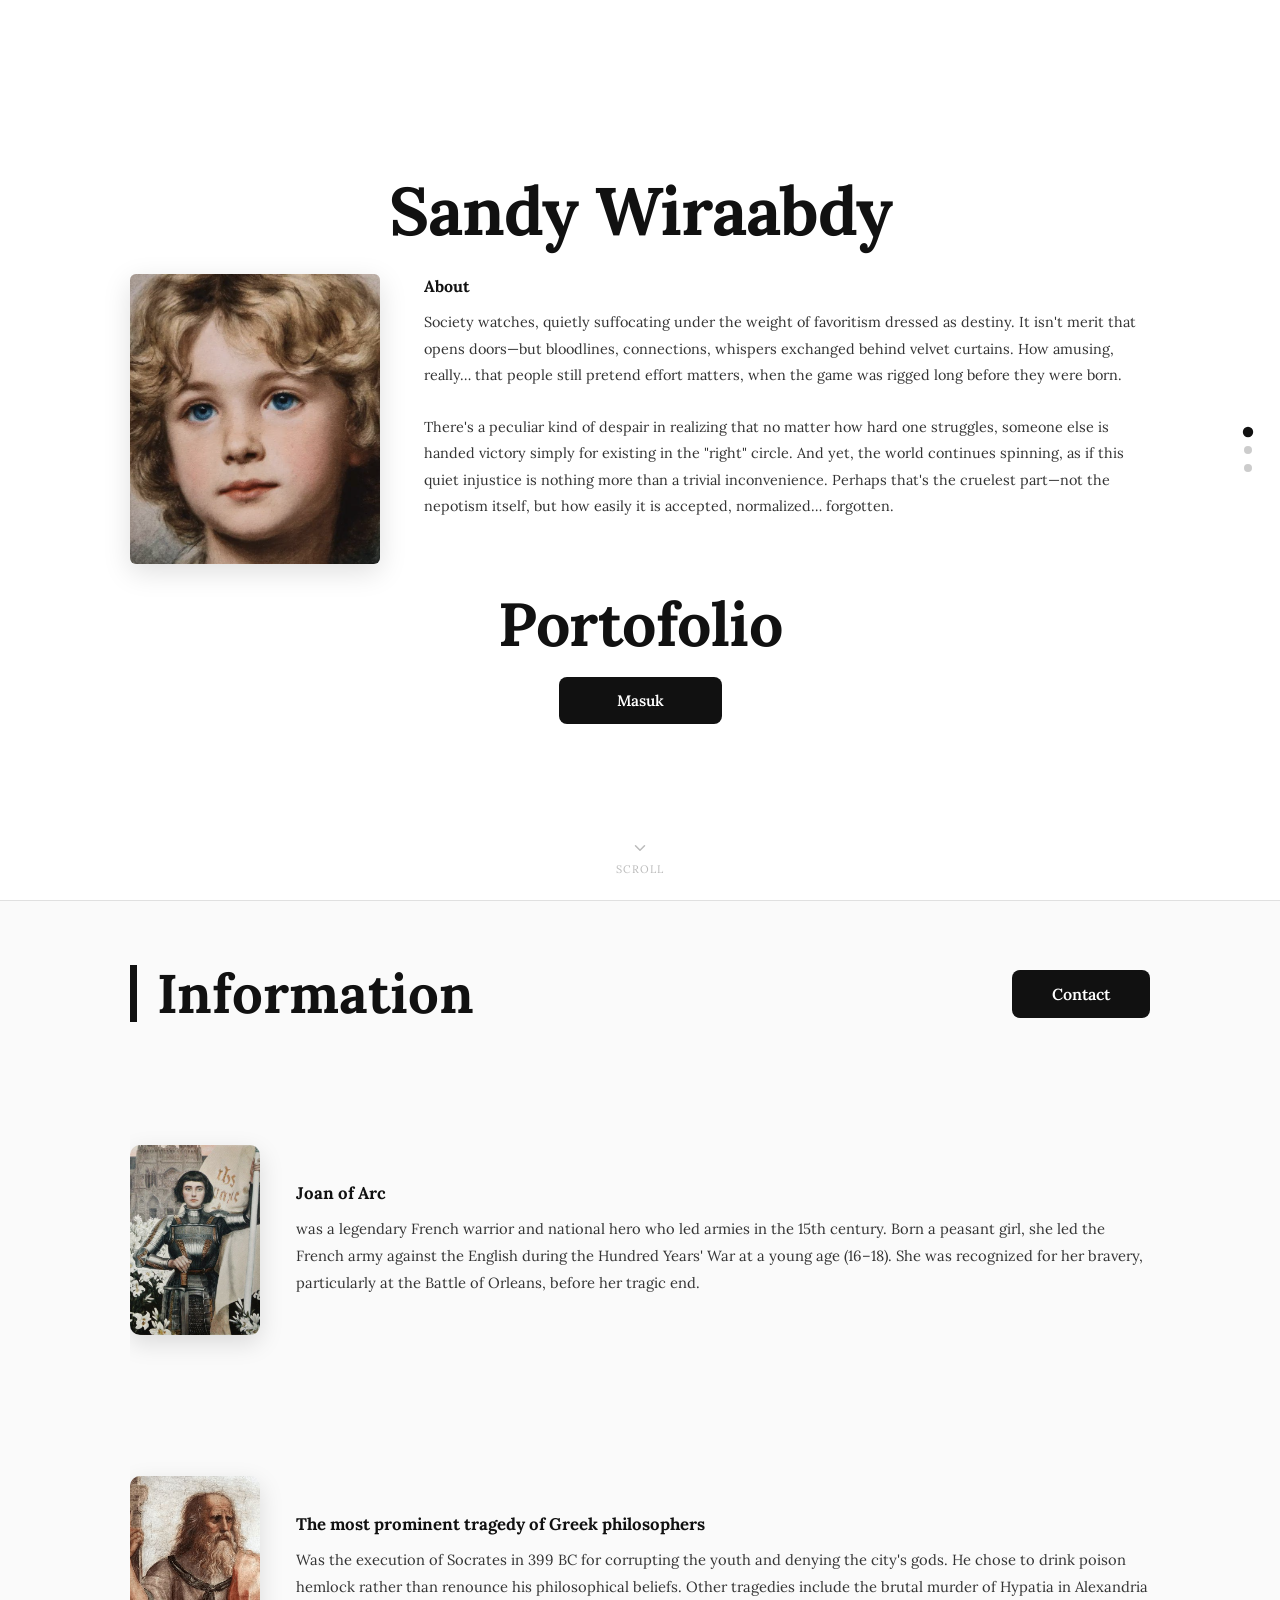
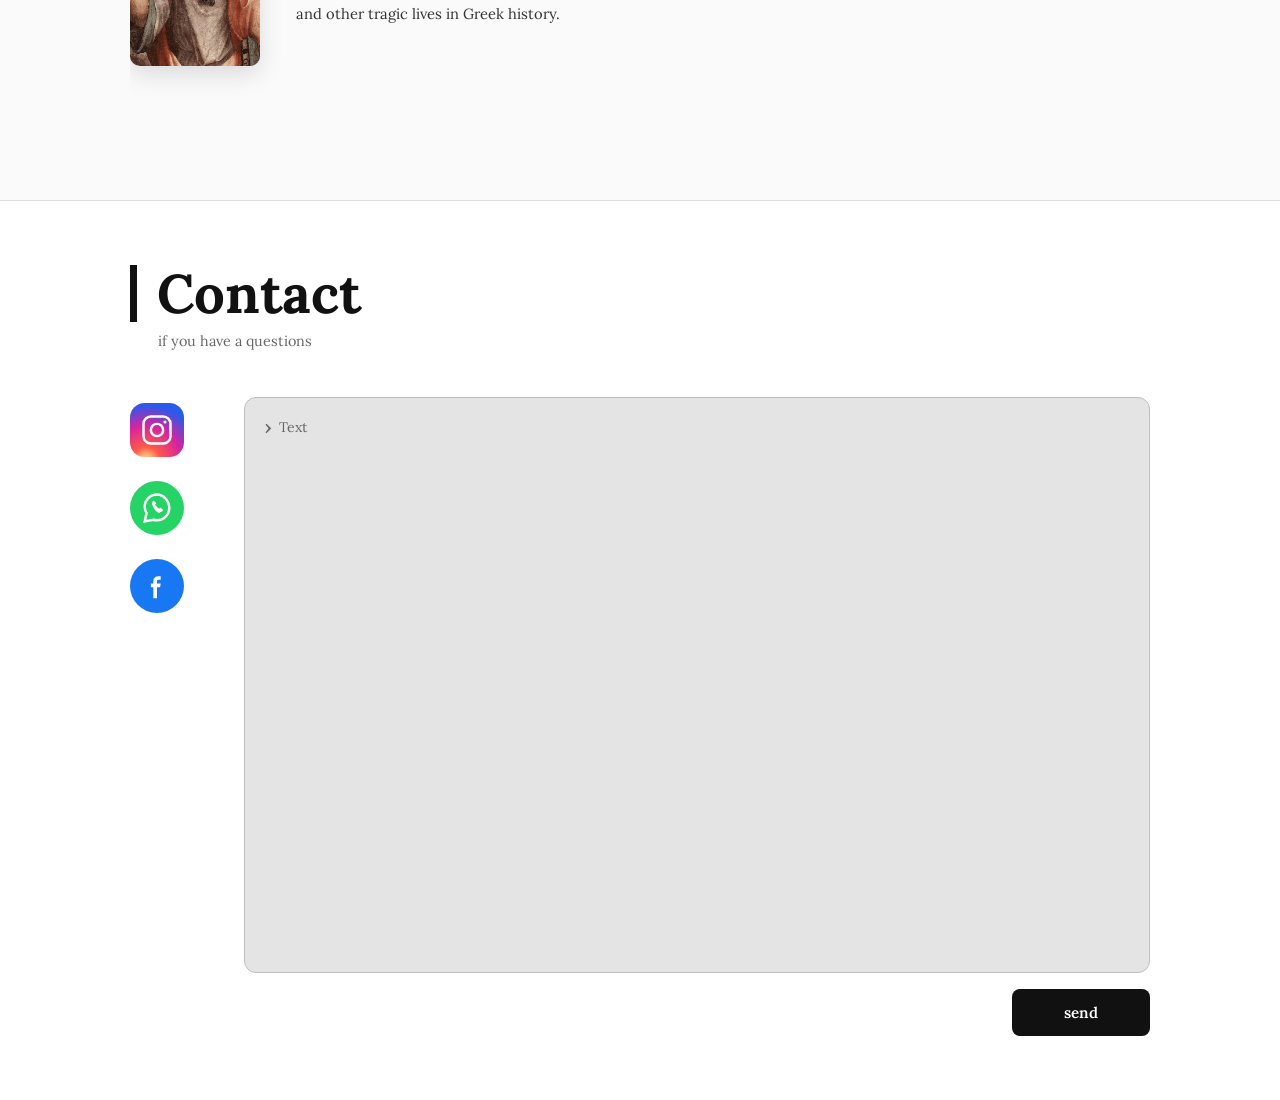
==== index.html @ 0dde4195 "sandy" ====
<!DOCTYPE html>
<html lang="id">
<head>
  <meta charset="UTF-8" />
  <meta name="viewport" content="width=device-width, initial-scale=1.0"/>
  <title>Sandy Wiraabdy – Portfolio</title>
  <link href="https://fonts.googleapis.com/css2?family=Lora:ital,wght@0,400;0,600;0,700;1,400&display=swap" rel="stylesheet"/>
  <link rel="stylesheet" href="css/style.css" />
</head>
<body>

  <!-- SCROLL HINT -->
  <div class="scroll-hint" id="scrollHint">
    <svg viewBox="0 0 24 24" fill="none" stroke-width="2" stroke-linecap="round" stroke-linejoin="round">
      <polyline points="6 9 12 15 18 9"/>
    </svg>
    scroll
  </div>

  <!-- ═══ HALAMAN 1 – HERO + PORTOFOLIO ═══ -->
  <section class="hero" id="sec-hero">
    <div class="container">

      <h1>Sandy Wiraabdy</h1>

      <!-- About row -->
      <div class="hero-body">
        <img class="hero-photo"
          src="img/Screenshot from 2026-04-28 04-32-44.png"
          alt="Sandy Wiraabdy" />
        <div class="hero-about">
          <strong>About</strong>
          <p>
            Society watches, quietly suffocating under the weight of favoritism dressed as destiny.
            It isn't merit that opens doors—but bloodlines, connections, whispers exchanged behind velvet curtains.
            How amusing, really… that people still pretend effort matters, when the game was rigged long before they were born.
            <br><br>
            There's a peculiar kind of despair in realizing that no matter how hard one struggles,
            someone else is handed victory simply for existing in the "right" circle.
            And yet, the world continues spinning, as if this quiet injustice is nothing more than a trivial inconvenience.
            Perhaps that's the cruelest part—not the nepotism itself, but how easily it is accepted, normalized… forgotten.
          </p>
        </div>
      </div>

      <!-- Portofolio + Masuk (masih di halaman 1) -->
      <div class="portfolio-block">
        <h2>Portofolio</h2>
        <button class="btn-dark" id="btnMasuk">Masuk</button>
      </div>

    </div>
  </section>

  <!-- ═══ HALAMAN 2 – INFORMATION ═══ -->
  <section class="info-section" id="sec-info">
    <div class="container">
      <div class="info-header">
        <h2>Information</h2>
        <button class="btn-contact" id="btnContact">Contact</button>
      </div>
      <div class="cards-wrapper">

        <div class="article-card">
          <img src="img/_.jpeg" alt="Joan of Arc" />
          <div class="article-text">
            <h3>Joan of Arc</h3>
            <p>was a legendary French warrior and national hero who led armies in the 15th century.
            Born a peasant girl, she led the French army against the English during the Hundred Years' War
            at a young age (16–18). She was recognized for her bravery, particularly at the Battle of Orleans,
            before her tragic end.</p>
          </div>
        </div>

        <div class="article-card">
          <img src="img/Know Yourself (Socrates).jpeg" alt="Greek philosophers" />
          <div class="article-text">
            <h3>The most prominent tragedy of Greek philosophers</h3>
            <p>Was the execution of Socrates in 399 BC for corrupting the youth and denying the city's gods.
            He chose to drink poison hemlock rather than renounce his philosophical beliefs.
            Other tragedies include the brutal murder of Hypatia in Alexandria and other tragic lives in Greek history.</p>
          </div>
        </div>

      </div>
    </div>
  </section>

  <!-- ═══ HALAMAN 3 – CONTACT ═══ -->
  <section class="contact-section" id="contactSection">
    <div class="container">
      <div class="contact-heading">
        <h2>Contact</h2>
        <p class="contact-sub">if you have a questions</p>
      </div>

      <div class="contact-inner">
        <div class="social-icons">
          <!-- Instagram -->
          <svg class="social-icon-wrap" viewBox="0 0 44 44" fill="none" xmlns="http://www.w3.org/2000/svg">
            <rect width="44" height="44" rx="12" fill="url(#ig)"/>
            <defs>
              <radialGradient id="ig" cx="30%" cy="107%" r="130%">
                <stop offset="0%" stop-color="#fdf497"/>
                <stop offset="20%" stop-color="#fd5949"/>
                <stop offset="50%" stop-color="#d6249f"/>
                <stop offset="80%" stop-color="#285AEB"/>
              </radialGradient>
            </defs>
            <rect x="11" y="11" width="22" height="22" rx="6" stroke="white" stroke-width="2" fill="none"/>
            <circle cx="22" cy="22" r="5" stroke="white" stroke-width="2" fill="none"/>
            <circle cx="28.5" cy="15.5" r="1.3" fill="white"/>
          </svg>
          <!-- WhatsApp -->
          <svg class="social-icon-wrap" viewBox="0 0 44 44" fill="none" xmlns="http://www.w3.org/2000/svg">
            <circle cx="22" cy="22" r="22" fill="#25D366"/>
            <path d="M22 11C16.477 11 12 15.477 12 21c0 1.9.538 3.67 1.469 5.172L12 33l7.02-1.438A10 10 0 0022 32c5.523 0 10-4.477 10-10S27.523 11 22 11z" stroke="white" stroke-width="2" fill="none"/>
            <path d="M18 19s-.5-1 .5-2.5c.3-.4.8-.5 1.1-.3l1.5 1.5c.2.2.2.6 0 .8l-.7.7s1 2 3.4 3.4l.7-.7c.2-.2.6-.2.8 0l1.5 1.5c.2.3.1.8-.3 1.1C24.5 26 23.5 26 23.5 26S20 25 18 19z" fill="white"/>
          </svg>
          <!-- Facebook -->
          <svg class="social-icon-wrap" viewBox="0 0 44 44" fill="none" xmlns="http://www.w3.org/2000/svg">
            <circle cx="22" cy="22" r="22" fill="#1877F2"/>
            <path d="M25 14h-2a4 4 0 00-4 4v2h-2v3h2v9h3v-9h2.5l.5-3H22v-2a1 1 0 011-1h2v-3z" fill="white"/>
          </svg>
        </div>

        <div class="contact-form">
          <div class="textarea-wrapper">
            <div class="prompt-row">
              <span class="caret">›</span>
              <span>Text</span>
            </div>
            <textarea id="messageInput" placeholder=""></textarea>
          </div>
          <div class="contact-form-footer">
            <button class="btn-send" id="btnSend">send</button>
          </div>
        </div>
      </div>
    </div>
  </section>

  <script src="js/script.js"></script>
</body>
</html>
---- css/style.css ----
/* ── RESET & BASE ── */
*, *::before, *::after {
  box-sizing: border-box;
  margin: 0;
  padding: 0;
}

html {
  scroll-behavior: smooth;
  scroll-snap-type: y mandatory;
}

body {
  font-family: 'Lora', serif;
  background: #fff;
  color: #111;
  line-height: 1.6;
  overflow-x: hidden;
}

/* ── SHARED SECTION ── */
section {
  height: 100vh;
  width: 100%;
  scroll-snap-align: start;
  display: flex;
  flex-direction: column;
  justify-content: center;
  overflow: hidden;
}

.container {
  width: 100%;
  max-width: 1200px;
  margin: 0 auto;
  padding: 0 90px;
  display: flex;
  flex-direction: column;
  height: 100%;
  justify-content: center;
}

/* ════════════════════════════════════
   HALAMAN 1 – HERO + PORTOFOLIO
════════════════════════════════════ */
.hero { background: #fff; }

.hero .container { gap: 30px; }

.hero h1 {
  font-size: 4.2rem;
  font-weight: 700;
  letter-spacing: -1px;
  text-align: center;
  line-height: 1;
}

.hero-body {
  display: flex;
  gap: 44px;
  align-items: flex-start;
}

.hero-photo {
  width: 250px;
  min-width: 250px;
  height: 290px;
  object-fit: cover;
  border-radius: 6px;
  display: block;
  box-shadow: 0 8px 28px rgba(0,0,0,0.13);
}

.hero-about {
  flex: 1;
  display: flex;
  flex-direction: column;
  gap: 10px;
}

.hero-about strong {
  font-size: 1rem;
  font-weight: 700;
}

.hero-about p {
  font-size: 0.9rem;
  line-height: 1.82;
  color: #333;
}

.portfolio-block {
  display: flex;
  flex-direction: column;
  align-items: center;
  gap: 22px;
}

.portfolio-block h2 {
  font-size: 3.8rem;
  font-weight: 700;
  letter-spacing: -0.5px;
  line-height: 1;
}

.btn-dark {
  display: inline-block;
  background: #111;
  color: #fff;
  font-family: 'Lora', serif;
  font-size: 0.95rem;
  font-weight: 600;
  padding: 14px 58px;
  border: none;
  border-radius: 8px;
  cursor: pointer;
  text-decoration: none;
  transition: background 0.2s, transform 0.15s;
}

.btn-dark:hover {
  background: #333;
  transform: translateY(-2px);
}

/* ════════════════════════════════════
   HALAMAN 2 – INFORMATION
════════════════════════════════════ */
.info-section {
  background: #fafafa;
  border-top: 1px solid #e0e0e0;
}

.info-section .container {
  gap: 0;
  justify-content: flex-start;
  padding-top: 64px;
  padding-bottom: 64px;
  height: 100%;
}

.info-header {
  display: flex;
  justify-content: space-between;
  align-items: center;
  margin-bottom: 52px;
}

.info-header h2 {
  font-size: 3.4rem;
  font-weight: 700;
  border-left: 7px solid #111;
  padding-left: 20px;
  line-height: 1.05;
}

.btn-contact {
  background: #111;
  color: #fff;
  font-family: 'Lora', serif;
  font-size: 1rem;
  font-weight: 600;
  padding: 14px 40px;
  border: none;
  border-radius: 8px;
  cursor: pointer;
  transition: background 0.2s, transform 0.15s;
}

.btn-contact:hover {
  background: #333;
  transform: translateY(-2px);
}

.cards-wrapper {
  display: flex;
  flex-direction: column;
  flex: 1;
  gap: 0;
  justify-content: space-between;
  min-height: 0;
  overflow: hidden;
}

.article-card {
  display: flex;
  gap: 36px;
  align-items: center;
  flex: 1;
  padding: 24px 0;
}

.article-card img {
  width: 130px;
  min-width: 130px;
  height: 190px;
  object-fit: cover;
  border-radius: 10px;
  box-shadow: 0 8px 24px rgba(0,0,0,0.13);
  align-self: center;
}

.article-text {
  flex: 1;
  display: flex;
  flex-direction: column;
  justify-content: center;
  gap: 10px;
}

.article-text h3 {
  font-size: 1.05rem;
  font-weight: 700;
  line-height: 1.3;
}

.article-text p {
  font-size: 0.92rem;
  line-height: 1.85;
  color: #333;
}

/* ════════════════════════════════════
   HALAMAN 3 – CONTACT
════════════════════════════════════ */
.contact-section {
  background: #fff;
  border-top: 1px solid #e0e0e0;
}

.contact-section .container {
  gap: 0;
  justify-content: flex-start;
  padding-top: 64px;
  padding-bottom: 64px;
  height: 100%;
}

.contact-heading {
  margin-bottom: 44px;
}

.contact-heading h2 {
  font-size: 3.4rem;
  font-weight: 700;
  border-left: 7px solid #111;
  padding-left: 20px;
  line-height: 1.05;
  margin-bottom: 8px;
}

.contact-sub {
  font-size: 0.9rem;
  color: #666;
  padding-left: 28px;
}

.contact-inner {
  display: flex;
  gap: 60px;
  align-items: stretch;
  flex: 1;
  min-height: 0;
}

/* Social icons mengisi tinggi sisa */
.social-icons {
  display: flex;
  flex-direction: column;
  gap: 24px;
  padding-top: 6px;
  justify-content: flex-start;
}

.social-icon-wrap {
  width: 54px;
  height: 54px;
  cursor: pointer;
  transition: transform 0.2s, opacity 0.2s;
}

.social-icon-wrap:hover {
  transform: scale(1.12);
  opacity: 0.85;
}

/* Form mengisi semua sisa tinggi */
.contact-form {
  flex: 1;
  display: flex;
  flex-direction: column;
}

.textarea-wrapper {
  border: 1.5px solid #c0c0c0;
  border-radius: 12px;
  padding: 16px 20px;
  margin-bottom: 16px;
  background: #e4e4e4;
  flex: 1;
  display: flex;
  flex-direction: column;
}

.textarea-wrapper .prompt-row {
  display: flex;
  align-items: center;
  gap: 8px;
  margin-bottom: 10px;
  color: #666;
  font-size: 0.875rem;
}

.caret {
  font-weight: 700;
  font-size: 1.05rem;
}

.textarea-wrapper textarea {
  width: 100%;
  flex: 1;
  min-height: 0;
  border: none;
  background: transparent;
  font-family: 'Lora', serif;
  font-size: 0.9rem;
  resize: none;
  outline: none;
  color: #111;
  line-height: 1.75;
}

.contact-form-footer {
  display: flex;
  justify-content: flex-end;
}

.btn-send {
  background: #111;
  color: #fff;
  font-family: 'Lora', serif;
  font-size: 0.95rem;
  font-weight: 600;
  padding: 14px 52px;
  border: none;
  border-radius: 8px;
  cursor: pointer;
  transition: background 0.2s, transform 0.15s;
}

.btn-send:hover {
  background: #333;
  transform: translateY(-2px);
}

/* ── TOAST ── */
.toast {
  position: fixed;
  bottom: 36px;
  right: 36px;
  background: #111;
  color: #fff;
  font-family: 'Lora', serif;
  font-size: 0.875rem;
  padding: 13px 26px;
  border-radius: 8px;
  opacity: 0;
  transform: translateY(12px);
  transition: opacity 0.3s, transform 0.3s;
  pointer-events: none;
  z-index: 999;
}

.toast.show {
  opacity: 1;
  transform: translateY(0);
}

/* ── SCROLL HINT ── */
.scroll-hint {
  position: fixed;
  bottom: 22px;
  left: 50%;
  transform: translateX(-50%);
  display: flex;
  flex-direction: column;
  align-items: center;
  gap: 4px;
  font-size: 0.68rem;
  color: #bbb;
  letter-spacing: 1px;
  text-transform: uppercase;
  pointer-events: none;
  animation: bounce 2s ease-in-out infinite;
  z-index: 100;
  transition: opacity 0.4s;
}

.scroll-hint svg {
  width: 18px;
  height: 18px;
  stroke: #bbb;
}

.scroll-hint.hidden { opacity: 0; }

@keyframes bounce {
  0%, 100% { transform: translateX(-50%) translateY(0); }
  50%       { transform: translateX(-50%) translateY(7px); }
}

/* ── PAGE DOTS ── */
.page-dots {
  position: fixed;
  right: 28px;
  top: 50%;
  transform: translateY(-50%);
  display: flex;
  flex-direction: column;
  gap: 10px;
  z-index: 200;
}

.dot {
  width: 8px;
  height: 8px;
  border-radius: 50%;
  background: #ccc;
  cursor: pointer;
  transition: background 0.3s, transform 0.3s;
}

.dot.active {
  background: #111;
  transform: scale(1.3);
}
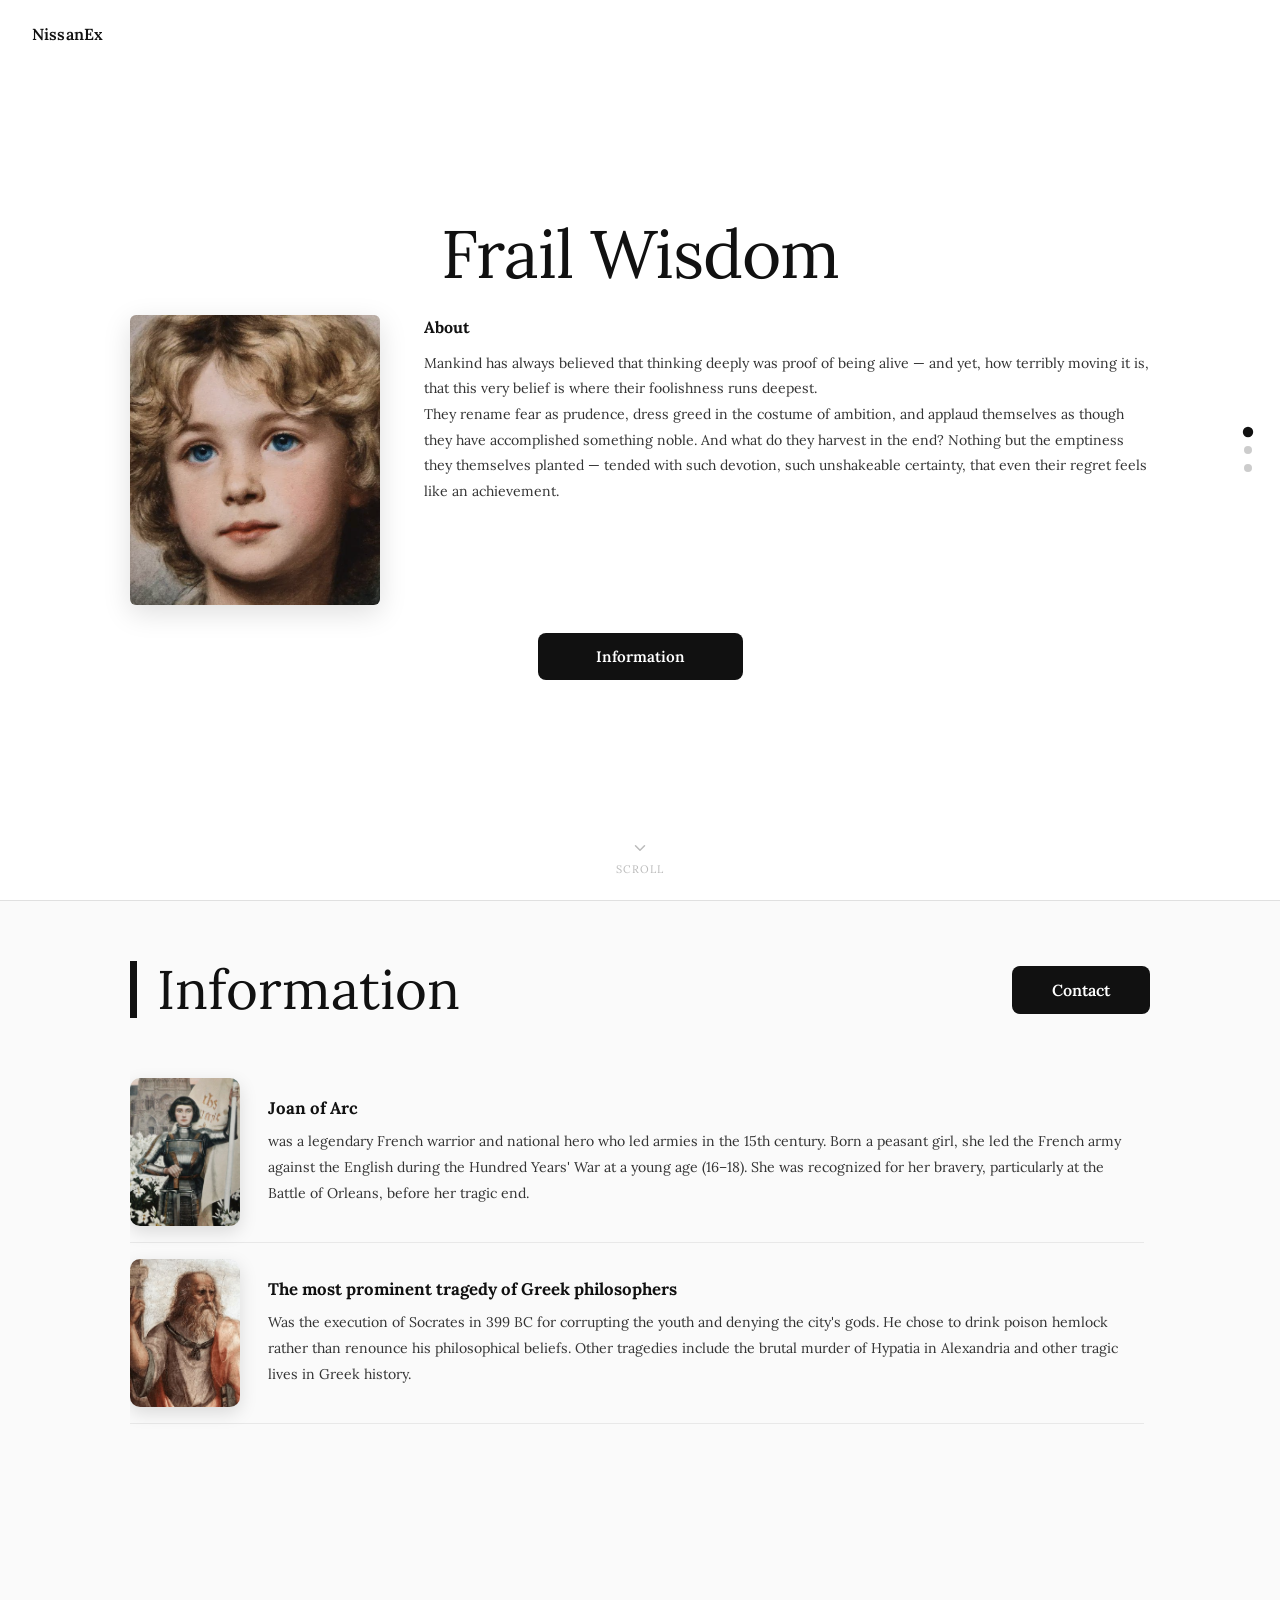
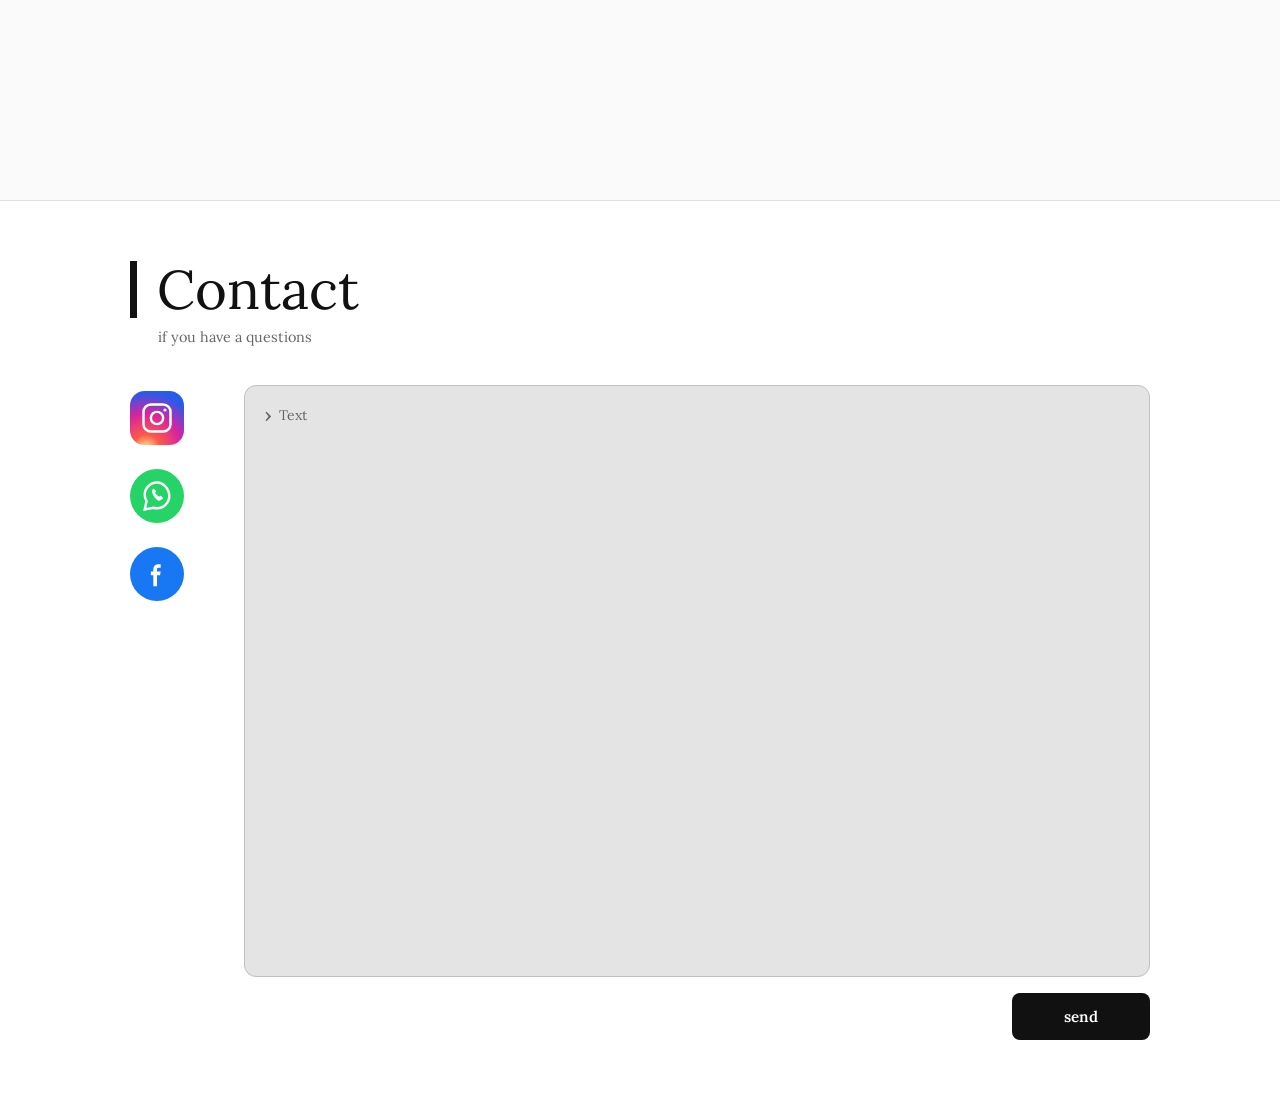
==== commit de0ca414: "NissanEx" ====
--- a/index.html
+++ b/index.html
@@ -17,36 +17,36 @@
     scroll
   </div>
 
-  <!-- ═══ HALAMAN 1 – HERO + PORTOFOLIO ═══ -->
+  <!-- ═══ HALAMAN 1 – HERO ═══ -->
   <section class="hero" id="sec-hero">
+    <div class="site-header">
+      <span class="site-logo">NissanEx</span>
+    </div>
     <div class="container">
 
-      <h1>Sandy Wiraabdy</h1>
+      <h1>Frail Wisdom</h1>
 
       <!-- About row -->
       <div class="hero-body">
         <img class="hero-photo"
-          src="img/Screenshot from 2026-04-28 04-32-44.png"
+          src="img/photo.png"
           alt="Sandy Wiraabdy" />
         <div class="hero-about">
-          <strong>About</strong>
+          <span class="about-label">About</span>
           <p>
-            Society watches, quietly suffocating under the weight of favoritism dressed as destiny.
-            It isn't merit that opens doors—but bloodlines, connections, whispers exchanged behind velvet curtains.
-            How amusing, really… that people still pretend effort matters, when the game was rigged long before they were born.
-            <br><br>
-            There's a peculiar kind of despair in realizing that no matter how hard one struggles,
-            someone else is handed victory simply for existing in the "right" circle.
-            And yet, the world continues spinning, as if this quiet injustice is nothing more than a trivial inconvenience.
-            Perhaps that's the cruelest part—not the nepotism itself, but how easily it is accepted, normalized… forgotten.
+             Mankind has always believed that thinking deeply was proof of being alive — and yet, 
+           how terribly moving it is, that this very belief is where their foolishness runs deepest. 
+            <br>
+            They rename fear as prudence, dress greed in the costume of ambition, and applaud themselves as though they have accomplished something noble. 
+          And what do they harvest in the end? Nothing but the emptiness they themselves planted — tended with such devotion, such unshakeable certainty, 
+          that even their regret feels like an achievement.
           </p>
         </div>
       </div>
 
-      <!-- Portofolio + Masuk (masih di halaman 1) -->
-      <div class="portfolio-block">
-        <h2>Portofolio</h2>
-        <button class="btn-dark" id="btnMasuk">Masuk</button>
+      <!-- Tombol Information -->
+      <div class="hero-cta">
+        <button class="btn-dark" id="btnMasuk">Information</button>
       </div>
 
     </div>
--- a/css/style.css
+++ b/css/style.css
@@ -1,3 +1,21 @@
+/* ── SITE HEADER ── */
+.site-header {
+  position: absolute;
+  top: 0;
+  left: 0;
+  width: 100%;
+  padding: 22px 32px;
+  pointer-events: none;
+}
+
+.site-logo {
+  font-family: 'Lora', serif;
+  font-size: 1rem;
+  font-weight: 600;
+  color: #111;
+  letter-spacing: 0.01em;
+}
+
 /* ── RESET & BASE ── */
 *, *::before, *::after {
   box-sizing: border-box;
@@ -41,15 +59,15 @@
 }
 
 /* ════════════════════════════════════
-   HALAMAN 1 – HERO + PORTOFOLIO
+   HALAMAN 1 – HERO
 ════════════════════════════════════ */
-.hero { background: #fff; }
-
-.hero .container { gap: 30px; }
+.hero { background: #fff; position: relative; }
+
+.hero .container { gap: 28px; }
 
 .hero h1 {
   font-size: 4.2rem;
-  font-weight: 700;
+  font-weight: 400;          /* tidak bold */
   letter-spacing: -1px;
   text-align: center;
   line-height: 1;
@@ -78,29 +96,20 @@
   gap: 10px;
 }
 
-.hero-about strong {
+.about-label {
   font-size: 1rem;
   font-weight: 700;
 }
 
 .hero-about p {
-  font-size: 0.9rem;
+  font-size: 0.88rem;
   line-height: 1.82;
   color: #333;
 }
 
-.portfolio-block {
-  display: flex;
-  flex-direction: column;
-  align-items: center;
-  gap: 22px;
-}
-
-.portfolio-block h2 {
-  font-size: 3.8rem;
-  font-weight: 700;
-  letter-spacing: -0.5px;
-  line-height: 1;
+.hero-cta {
+  display: flex;
+  justify-content: center;
 }
 
 .btn-dark {
@@ -134,8 +143,8 @@
 .info-section .container {
   gap: 0;
   justify-content: flex-start;
-  padding-top: 64px;
-  padding-bottom: 64px;
+  padding-top: 60px;
+  padding-bottom: 60px;
   height: 100%;
 }
 
@@ -143,12 +152,12 @@
   display: flex;
   justify-content: space-between;
   align-items: center;
-  margin-bottom: 52px;
+  margin-bottom: 44px;
 }
 
 .info-header h2 {
   font-size: 3.4rem;
-  font-weight: 700;
+  font-weight: 400;          /* tidak bold */
   border-left: 7px solid #111;
   padding-left: 20px;
   line-height: 1.05;
@@ -177,26 +186,40 @@
   flex-direction: column;
   flex: 1;
   gap: 0;
-  justify-content: space-between;
   min-height: 0;
-  overflow: hidden;
+  overflow-y: auto;
+  overflow-x: hidden;
+  scrollbar-width: thin;
+  scrollbar-color: #ccc transparent;
+  padding-right: 6px;
+}
+
+.cards-wrapper::-webkit-scrollbar {
+  width: 4px;
+}
+.cards-wrapper::-webkit-scrollbar-track {
+  background: transparent;
+}
+.cards-wrapper::-webkit-scrollbar-thumb {
+  background: #ccc;
+  border-radius: 4px;
 }
 
 .article-card {
   display: flex;
-  gap: 36px;
+  gap: 28px;
   align-items: center;
-  flex: 1;
-  padding: 24px 0;
+  padding: 16px 0;
+  border-bottom: 1px solid #e8e8e8;
 }
 
 .article-card img {
-  width: 130px;
-  min-width: 130px;
-  height: 190px;
+  width: 110px;
+  min-width: 110px;
+  height: 148px;
   object-fit: cover;
   border-radius: 10px;
-  box-shadow: 0 8px 24px rgba(0,0,0,0.13);
+  box-shadow: 0 6px 18px rgba(0,0,0,0.13);
   align-self: center;
 }
 
@@ -205,7 +228,7 @@
   display: flex;
   flex-direction: column;
   justify-content: center;
-  gap: 10px;
+  gap: 8px;
 }
 
 .article-text h3 {
@@ -215,7 +238,7 @@
 }
 
 .article-text p {
-  font-size: 0.92rem;
+  font-size: 0.88rem;
   line-height: 1.85;
   color: #333;
 }
@@ -231,18 +254,18 @@
 .contact-section .container {
   gap: 0;
   justify-content: flex-start;
-  padding-top: 64px;
-  padding-bottom: 64px;
+  padding-top: 60px;
+  padding-bottom: 60px;
   height: 100%;
 }
 
 .contact-heading {
-  margin-bottom: 44px;
+  margin-bottom: 36px;
 }
 
 .contact-heading h2 {
   font-size: 3.4rem;
-  font-weight: 700;
+  font-weight: 400;          /* tidak bold */
   border-left: 7px solid #111;
   padding-left: 20px;
   line-height: 1.05;
@@ -263,7 +286,6 @@
   min-height: 0;
 }
 
-/* Social icons mengisi tinggi sisa */
 .social-icons {
   display: flex;
   flex-direction: column;
@@ -284,7 +306,6 @@
   opacity: 0.85;
 }
 
-/* Form mengisi semua sisa tinggi */
 .contact-form {
   flex: 1;
   display: flex;
@@ -433,4 +454,149 @@
 .dot.active {
   background: #111;
   transform: scale(1.3);
+}
+
+/* ════════════════════════════════════
+   MOBILE – COMPACT LAYOUT
+════════════════════════════════════ */
+@media (max-width: 640px) {
+  /* Kurangi padding container */
+  .container {
+    padding: 0 20px;
+  }
+
+  /* ── HERO ── */
+  .hero .container { gap: 18px; }
+
+  .hero h1 {
+    font-size: 2.4rem;
+    letter-spacing: -0.5px;
+  }
+
+  .hero-body {
+    flex-direction: column;
+    gap: 16px;
+    align-items: center;
+  }
+
+  .hero-photo {
+    width: 140px;
+    min-width: 140px;
+    height: 165px;
+  }
+
+  .hero-about p {
+    font-size: 0.8rem;
+    line-height: 1.7;
+  }
+
+  /* Potong teks panjang di mobile – tampilkan 4 baris saja */
+  .hero-about p {
+    display: -webkit-box;
+    -webkit-line-clamp: 6;
+    -webkit-box-orient: vertical;
+    overflow: hidden;
+  }
+
+  .btn-dark {
+    padding: 12px 40px;
+    font-size: 0.9rem;
+  }
+
+  /* ── INFORMATION ── */
+  .info-section .container {
+    padding-top: 36px;
+    padding-bottom: 36px;
+  }
+
+  .info-header {
+    margin-bottom: 24px;
+  }
+
+  .info-header h2 {
+    font-size: 2rem;
+    border-left-width: 5px;
+    padding-left: 14px;
+  }
+
+  .btn-contact {
+    padding: 10px 22px;
+    font-size: 0.85rem;
+  }
+
+  .article-card {
+    gap: 14px;
+    padding: 10px 0;
+  }
+
+  .article-card img {
+    width: 72px;
+    min-width: 72px;
+    height: 105px;
+    border-radius: 7px;
+  }
+
+  .article-text h3 {
+    font-size: 0.88rem;
+  }
+
+  .article-text p {
+    font-size: 0.76rem;
+    line-height: 1.65;
+    display: -webkit-box;
+    -webkit-line-clamp: 4;
+    -webkit-box-orient: vertical;
+    overflow: hidden;
+  }
+
+  /* ── CONTACT ── */
+  .contact-section .container {
+    padding-top: 36px;
+    padding-bottom: 36px;
+  }
+
+  .contact-heading {
+    margin-bottom: 20px;
+  }
+
+  .contact-heading h2 {
+    font-size: 2rem;
+    border-left-width: 5px;
+    padding-left: 14px;
+  }
+
+  .contact-sub {
+    padding-left: 20px;
+    font-size: 0.8rem;
+  }
+
+  .contact-inner {
+    gap: 20px;
+    flex-direction: row; /* tetap row tapi lebih compact */
+  }
+
+  .social-icons {
+    gap: 14px;
+  }
+
+  .social-icon-wrap {
+    width: 40px;
+    height: 40px;
+  }
+
+  .textarea-wrapper {
+    padding: 12px 14px;
+    margin-bottom: 10px;
+    border-radius: 8px;
+  }
+
+  .btn-send {
+    padding: 11px 36px;
+    font-size: 0.88rem;
+  }
+
+  /* Page dots – geser ke kanan lebih dekat */
+  .page-dots {
+    right: 10px;
+  }
 }
